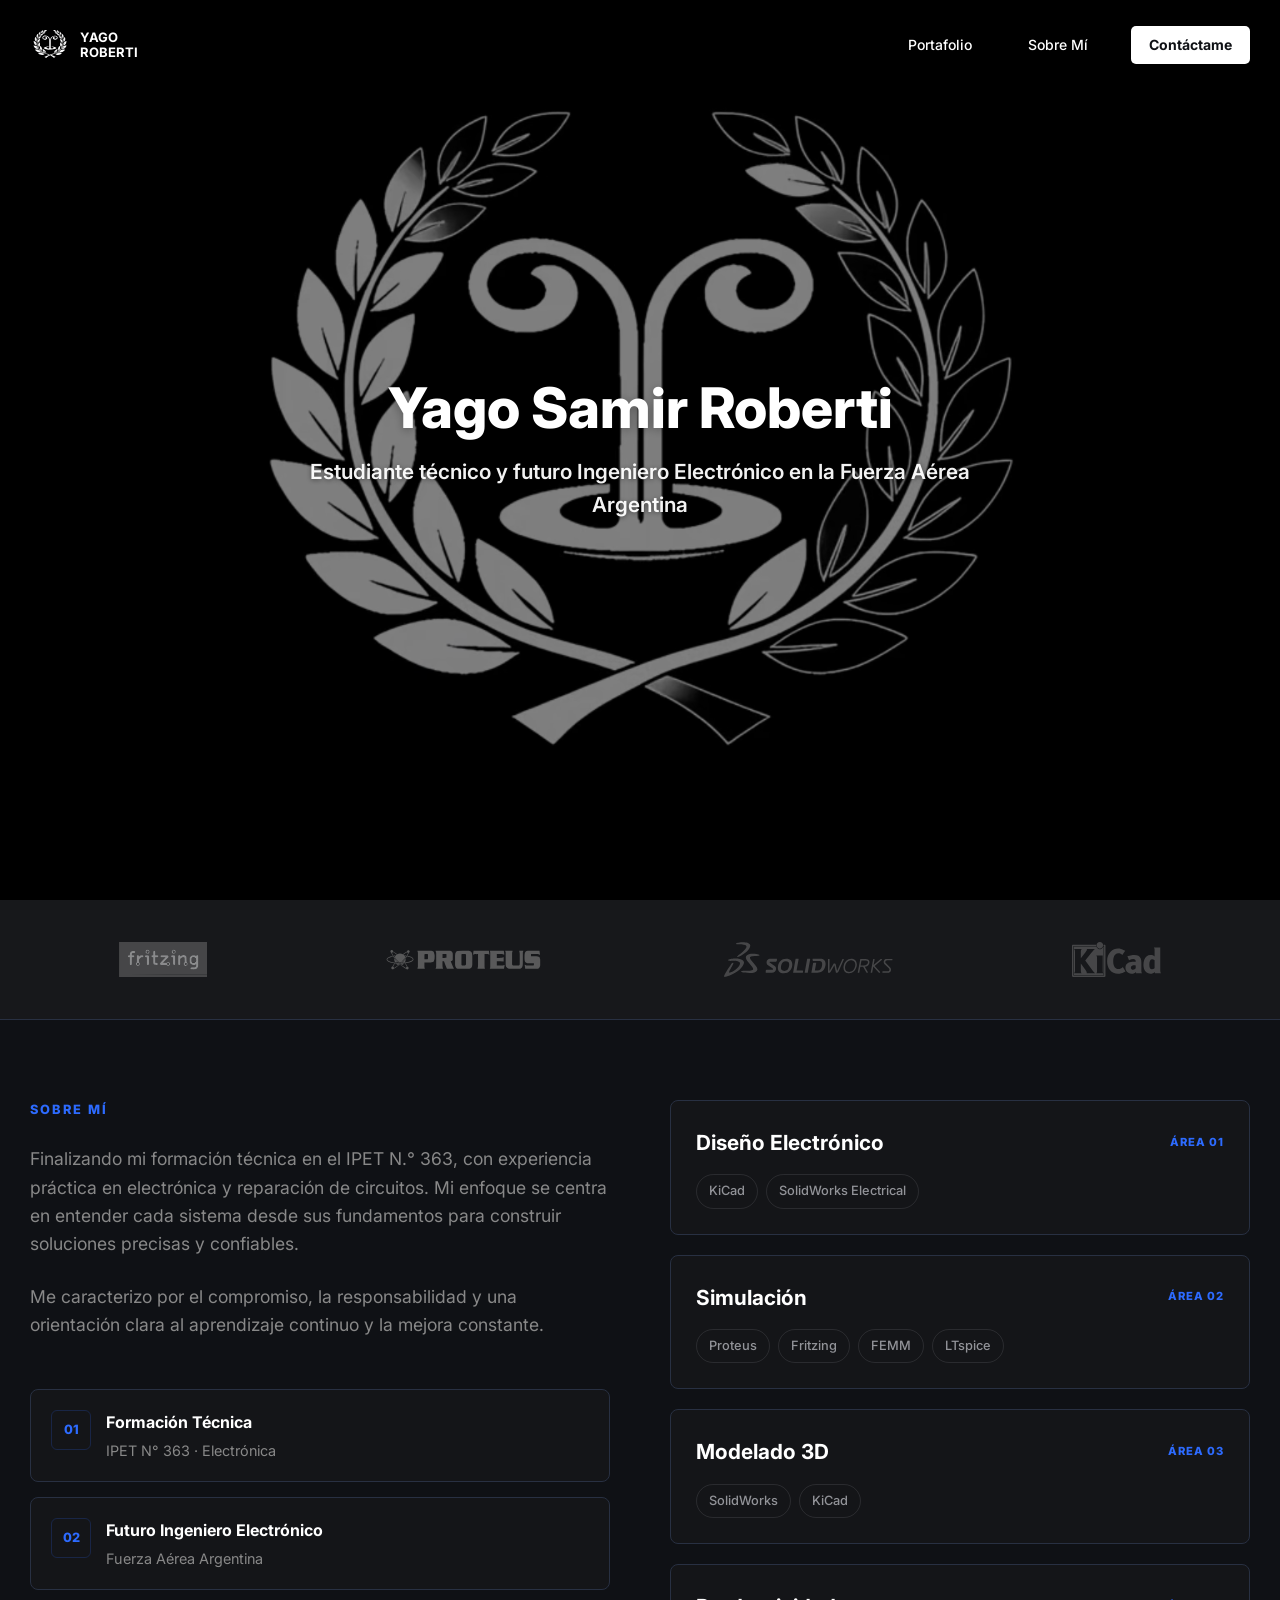
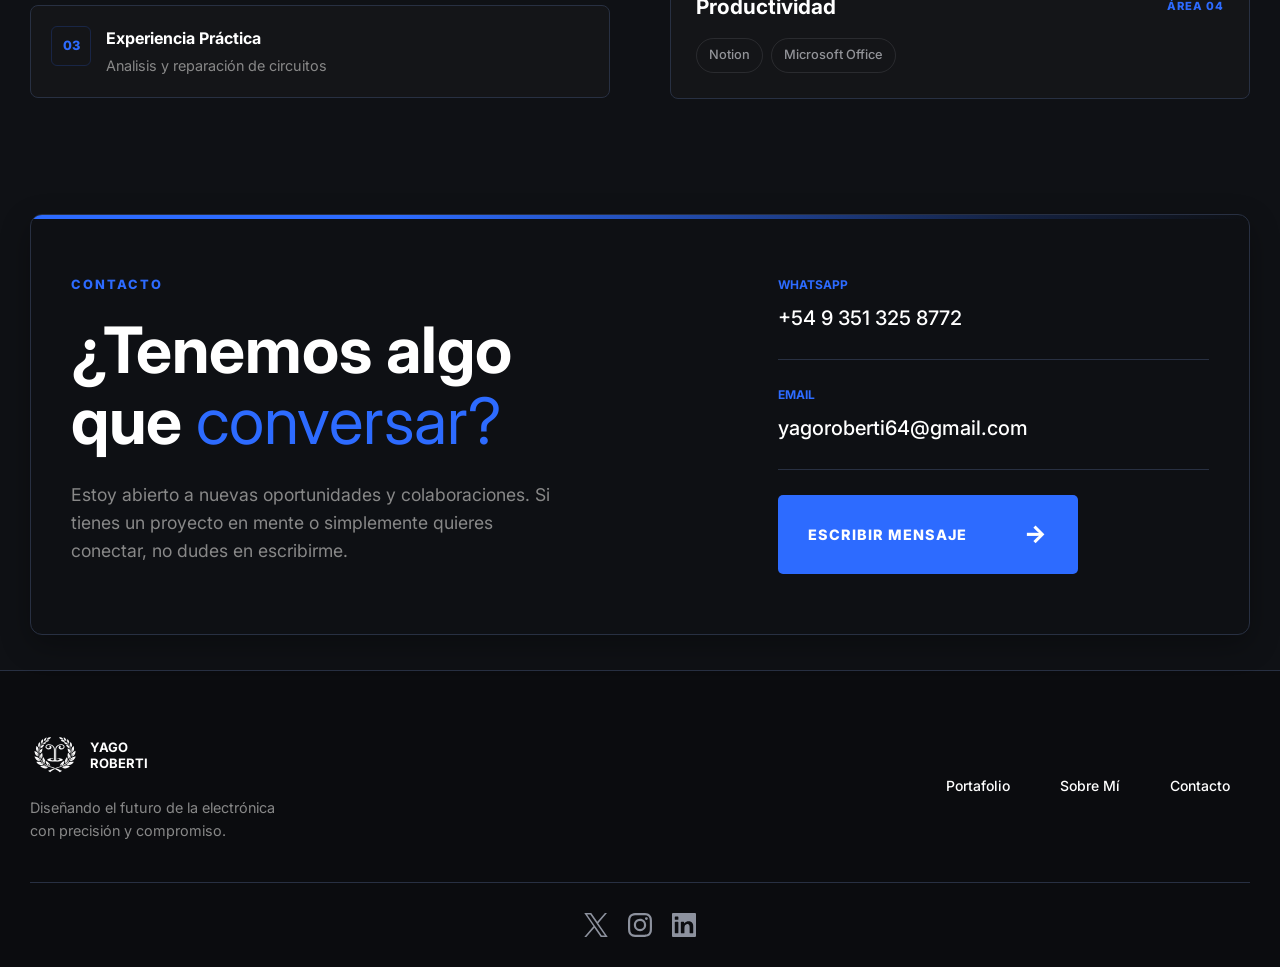
==== index.html @ 152c8025 "1V" ====
<!DOCTYPE html>
<html lang="es-AR">
<head>
    <meta charset="utf-8" />
    <title>Yago Roberti</title>
    <meta content="width=device-width, initial-scale=1" name="viewport" />
    <link rel="preconnect" href="https://fonts.googleapis.com">
    <link rel="preconnect" href="https://fonts.gstatic.com" crossorigin>
    <link href="https://fonts.googleapis.com/css2?family=Inter:wght@300;400;500;600;700;800&display=swap" rel="stylesheet">
    <link href="Diseño de pagina/diseño index.css" rel="stylesheet" type="text/css" />
    <link href="Imagenes/Logos Personales/Upsilon-32x32.png" rel="icon" type="image/x-icon" />
</head>

<body>
<!---------------------------------------------------------------------------
  BARRA DE NAVEGACIÓN PRINCIPAL
---------------------------------------------------------------------------->
<nav class="navegacion" aria-label="Navegación principal">
    <div class="contenedor nav-contenedor">
        <a href="index.html" class="nav-brand">
            <img src="Imagenes/Logos Personales/Upsilon Original.svg" width="40" height="40" alt="Logo Yago Roberti" loading="eager" />
            <div class="logo-texto">YAGO<br />ROBERTI</div>
        </a>
        
        <div class="menu-hamburguesa" id="menu-toggle" aria-label="Abrir menú de navegación">
            <span></span>
            <span></span>
            <span></span>
        </div>

        <div class="nav-menu" id="nav-menu" role="navigation" aria-label="Menú principal">
            <a href="portafolio.html" class="nav-link">Portafolio</a>
            <a href="sobre mi.html" class="nav-link">Sobre Mí</a>
            <a href="contacto.html" class="boton-contacto-destacado">Contáctame</a>

            <div class="menu-socials" aria-label="Redes sociales">
                <a href="https://x.com/FosterCarton692" aria-label="Perfil en X (Twitter)" target="_blank" rel="noopener noreferrer">
                    <img src="Imagenes/Logos de redes sociales/X.svg" width="24" height="24" alt="Icono X" loading="lazy" />
                </a>
                <a href="https://www.instagram.com/yago.roberti/" aria-label="Perfil en Instagram" target="_blank" rel="noopener noreferrer">
                    <img src="Imagenes/Logos de redes sociales/Instagram.svg" width="24" height="24" alt="Icono Instagram" loading="lazy" />
                </a>
                <a href="https://www.linkedin.com/feed/" aria-label="Perfil en LinkedIn" target="_blank" rel="noopener noreferrer">
                    <img src="Imagenes/Logos de redes sociales/linkedin.svg" width="24" height="24" alt="Icono LinkedIn" loading="lazy" />
                </a>
            </div>
        </div>
    </div>
</nav>

<!---------------------------------------------------------------------------
  HERO (VIDEO DE FONDO)  
--------------------------------------------------------------------------->
<header class="seccion-hero">
    <div class="overlay-video"></div>
    <video autoplay loop muted playsinline class="video-fondo">
        <source src="Videos/Logo Animado.webm" type="video/webm">
        <source src="Videos/Logo Animado.mp4" type="video/mp4">
    </video>
    <div class="hero-contenido">
        <h1 class="hero-titulo">Yago Samir Roberti</h1>
        <h3 class="hero-subtitulo">Estudiante técnico y futuro Ingeniero Electrónico en la Fuerza Aérea Argentina</h3>
    </div>
</header>

<!---------------------------------------------------------------------------
  LOGOS DE PROGRAMAS
---------------------------------------------------------------------------> 
<section class="seccion-logos">
    <div class="contenedor grid-logos">
        <img src="Imagenes/Logos de empresas para paginas Web/Fritzing.svg" class="logo-img" width="100" height="35" alt="Logo Fritzing" loading="lazy" />
        <img src="Imagenes/Logos de empresas para paginas Web/Proteus.svg" class="logo-img" width="100" height="100" alt="Logo Proteus" loading="lazy" />
        <img src="Imagenes/Logos de empresas para paginas Web/SolidWorks.svg" class="logo-img" width="100" height="35" alt="Logo SolidWorks" loading="lazy" />
        <img src="Imagenes/Logos de empresas para paginas Web/Kicad.svg" class="logo-img" width="100" height="35" alt="Logo Kicad" loading="lazy" />
    </div>
</section>

<!---------------------------------------------------------------------------
  SECCIÓN SOBRE MÍ (ACTUALIZADA)
---------------------------------------------------------------------------> 
<section class="seccion-sobre-mi" id="sobre">
    <div class="contenedor">
        <div class="sobre-mi-grid">
            <!-- Columna izquierda -->
            <div class="sobre-mi-texto reveal">
                <span class="label-seccion">SOBRE MÍ</span>
                <h2 class="titulo-sobre-mi"></h2>
                <p>Finalizando mi formación técnica en el IPET N.° 363, con experiencia práctica en electrónica y reparación de circuitos. Mi enfoque se centra en entender cada sistema desde sus fundamentos para construir soluciones precisas y confiables.</p>
                <p>Me caracterizo por el compromiso, la responsabilidad y una orientación clara al aprendizaje continuo y la mejora constante.</p>

                <div class="sobre-mi-highlights">
                    <div class="highlight-item">
                        <div class="highlight-icon">01</div>
                        <div>
                            <h4>Formación Técnica</h4>
                            <p>IPET N° 363 · Electrónica</p>
                        </div>
                    </div>
                    <div class="highlight-item">
                        <div class="highlight-icon">02</div>
                        <div>
                            <h4>Futuro Ingeniero Electrónico</h4>
                            <p>Fuerza Aérea Argentina</p>
                        </div>
                    </div>
                    <div class="highlight-item">
                        <div class="highlight-icon">03</div>
                        <div>
                            <h4>Experiencia Práctica</h4>
                            <p>Analisis y reparación de circuitos</p>
                        </div>
                    </div>
                </div>
            </div>
            

            <!-- Columna derecha -->
            <div class="sobre-mi-habilidades reveal">
                <div class="habilidad-block">
                    <div class="habilidad-header">
                        <h3>Diseño Electrónico</h3>
                        <span class="habilidad-numero">ÁREA 01</span>
                    </div>
                    <div class="habilidad-tags">
                        <span class="habilidad-tag">KiCad</span>
                        <span class="habilidad-tag">SolidWorks Electrical</span>
                    </div>
                </div>
                <div class="habilidad-block">
                    <div class="habilidad-header">
                        <h3>Simulación</h3>
                        <span class="habilidad-numero">ÁREA 02</span>
                    </div>
                    <div class="habilidad-tags">
                        <span class="habilidad-tag">Proteus</span>
                        <span class="habilidad-tag">Fritzing</span>
                        <span class="habilidad-tag">FEMM</span>
                        <span class="habilidad-tag">LTspice</span>
                    </div>
                </div>
                <div class="habilidad-block">
                    <div class="habilidad-header">
                        <h3>Modelado 3D</h3>
                        <span class="habilidad-numero">ÁREA 03</span>
                    </div>
                    <div class="habilidad-tags">
                        <span class="habilidad-tag">SolidWorks</span>
                        <span class="habilidad-tag">KiCad</span>
                    </div>
                </div>
                <div class="habilidad-block">
                    <div class="habilidad-header">
                        <h3>Productividad</h3>
                        <span class="habilidad-numero">ÁREA 04</span>
                    </div>
                    <div class="habilidad-tags">
                        <span class="habilidad-tag">Notion</span>
                        <span class="habilidad-tag">Microsoft Office</span>
                    </div>
                </div>
            </div>
        </div>
    </div>
</section>

<!---------------------------------------------------------------------------
  CONTACTO
---------------------------------------------------------------------------> 
<section class="seccion-contacto-index" id="contacto">
    <div class="contenedor">
        <div class="marco-diseno-contacto" id="contacto-cuadro">
            <div class="grid-contacto-diseno">
                
                <div class="col-texto">
                    <span class="label-seccion">CONTACTO</span>
                    <h2 class="titulo-contacto-index">¿Tenemos algo<br>que <span class="resalte-azul">conversar?</span></h2>
                    <p class="parrafo-contacto">
                        Estoy abierto a nuevas oportunidades y colaboraciones. Si tienes un proyecto en mente o simplemente quieres conectar, no dudes en escribirme.
                    </p>
                </div>

                <div class="col-info">
                    <a href="https://wa.me/5493513258772" class="bloque-dato enlace-contacto" id="whatsapp-bloque">
                        <span class="dato-etiqueta">WHATSAPP</span>
                        <span class="dato-contenido">+54 9 351 325 8772</span>
                    </a>
                    
                    <a href="mailto:yagoroberti64@gmail.com" class="bloque-dato enlace-contacto" id="email-bloque">
                        <span class="dato-etiqueta">EMAIL</span>
                        <span class="dato-contenido">yagoroberti64@gmail.com</span>
                    </a>

                    <div class="area-boton">
                        <a href="contacto.html" class="boton-index-premium">
                            <span class="texto-btn">ESCRIBIR MENSAJE</span>
                            <span class="flecha-btn">→</span>
                        </a>
                    </div>
                </div>

            </div>
        </div>
    </div>
</section>

<!---------------------------------------------------------------------------
  PIE DE PÁGINA - FOOTER 
---------------------------------------------------------------------------->
<footer class="pie-pagina" aria-label="Pie de página">
    <div class="contenedor">
        <div class="footer-top">
            <div class="footer-info">
                <div class="nav-brand">
                    <img src="Imagenes/Logos Personales/Upsilon Original.svg" width="50" height="50" alt="Logo Yago Roberti" loading="lazy" />
                    <div class="logo-texto">YAGO<br />ROBERTI</div>
                </div>
                <div class="eslogan">
                    Diseñando el futuro de la electrónica con precisión y compromiso.
                </div>
            </div>

            <nav class="footer-nav" aria-label="Enlaces de pie de página">
                <a href="portafolio.html" class="link-pie">Portafolio</a>
                <a href="sobre mi.html" class="link-pie">Sobre Mí</a>
                <a href="contacto.html" class="link-pie">Contacto</a>
            </nav>
        </div>

        <div class="footer-divider" aria-hidden="true"></div>

        <div class="footer-bottom">
            <a href="https://x.com/FosterCarton692" aria-label="Perfil en X (Twitter)" target="_blank" rel="noopener noreferrer">
                <img src="Imagenes/Logos de redes sociales/X.svg" class="icono-red" width="24" height="24" alt="Icono X" loading="lazy" />
            </a>
            <a href="https://www.instagram.com/yago.roberti/" aria-label="Perfil en Instagram" target="_blank" rel="noopener noreferrer">
                <img src="Imagenes/Logos de redes sociales/Instagram.svg" class="icono-red" width="24" height="24" alt="Icono Instagram" loading="lazy" />
            </a>
            <a href="https://www.linkedin.com/feed/" aria-label="Perfil en LinkedIn" target="_blank" rel="noopener noreferrer">
                <img src="Imagenes/Logos de redes sociales/linkedin.svg" class="icono-red" width="24" height="24" alt="Icono LinkedIn" loading="lazy" />
            </a>
        </div>
    </div>
</footer>

<!------------------------
  SCRIPT 
-------------------------->
<script>
    // 1. Manejo del menú hamburguesa
    const menuToggle = document.getElementById('menu-toggle');
    const navMenu = document.getElementById('nav-menu');
    if(menuToggle) {
        menuToggle.addEventListener('click', () => {
            navMenu.classList.toggle('activo');
            menuToggle.classList.toggle('abierto');
            document.body.classList.toggle('no-scroll');
        });
    }

    // 2. Animaciones de revelado para la sección "Sobre Mí"
    const reveals = document.querySelectorAll('.reveal');
    
    if (reveals.length > 0) {
        const revealObserver = new IntersectionObserver((entries) => {
            entries.forEach(entry => {
                if (entry.isIntersecting) {
                    entry.target.classList.add('visible');
                }
            });
        }, { 
            threshold: 0.1,
            rootMargin: '0px 0px -50px 0px'
        });
        
        reveals.forEach(el => revealObserver.observe(el));
    }

    // 3. Interactividad para elementos de la sección "Sobre Mí"
    document.querySelectorAll('.habilidad-block').forEach(block => {
        block.addEventListener('click', function() {
            this.style.transform = 'translateY(-5px) scale(1.02)';
            setTimeout(() => {
                this.style.transform = 'translateY(-5px)';
            }, 150);
        });
    });

    // 4. Efecto hover mejorado para highlights
    document.querySelectorAll('.highlight-item').forEach(item => {
        item.addEventListener('mouseenter', function() {
            const icon = this.querySelector('.highlight-icon');
            icon.style.backgroundColor = 'rgba(45, 107, 255, 0.1)';
            icon.style.borderColor = 'var(--color-boton)';
        });
        
        item.addEventListener('mouseleave', function() {
            const icon = this.querySelector('.highlight-icon');
            icon.style.backgroundColor = '';
            icon.style.borderColor = 'rgba(45, 107, 255, 0.2)';
        });
    });

    // 5. Scroll suave para enlaces internos
    document.querySelectorAll('a[href^="#"]').forEach(anchor => {
        anchor.addEventListener('click', function (e) {
            const targetId = this.getAttribute('href');
            
            if (targetId === '#') return;
            
            const target = document.querySelector(targetId);
            if (target) {
                e.preventDefault();
                window.scrollTo({
                    top: target.offsetTop - 80,
                    behavior: 'smooth'
                });
                
                // Cerrar menú móvil si está abierto
                if (navMenu.classList.contains('activo')) {
                    navMenu.classList.remove('activo');
                    menuToggle.classList.remove('abierto');
                    document.body.classList.remove('no-scroll');
                }
            }
        });
    });

    // 6. Animación de la línea azul con scroll
    const contactoCuadro = document.getElementById('contacto-cuadro');
    if (contactoCuadro) {
        const observer = new IntersectionObserver((entries) => {
            entries.forEach(entry => {
                if (entry.isIntersecting) {
                    contactoCuadro.classList.add('linea-activa');
                    observer.unobserve(contactoCuadro);
                }
            });
        }, { threshold: 0.3 });
        
        observer.observe(contactoCuadro);
    }

    // 7. Prevenir comportamiento por defecto de enlaces internos en la misma página
    document.querySelectorAll('a[href="#sobre"], a[href="#contacto"]').forEach(link => {
        link.addEventListener('click', function(e) {
            // El scroll suave ya se maneja arriba
        });
    });
</script>
</body>
</html>
---- Diseño de pagina/diseño index.css ----
/* =================================================================
   CONFIGURACIÓN BASE
   ================================================================= */
:root { 
    --fuente-principal: 'Inter';
    --color-negro: #0f1115;
    --color-blanco: #fff;
    --color-logos: #464748;
    --color-gris-claro: #e6e8ef;
    --color-boton: #2d6bff;
    --ancho-maximo: 1260px;
    --transicion: all 0.3s cubic-bezier(0.4, 0, 0.2, 1);
}

* { box-sizing: border-box; margin: 0; padding: 0; } 

body {
    margin: 0;
    font-family: var(--fuente-principal);
    background-color: var(--color-negro);
    color: var(--color-gris-claro);
    line-height: 1.6;
    font-size: 14px;
    overflow-x: hidden;
}

img { max-width: 100%; display: block; border: 0; height: auto;}
a { text-decoration: none; color: inherit; transition: var(--transicion); }

.contenedor {
    width: 100%;
    max-width: var(--ancho-maximo);
    margin: 0 auto;
    padding: 0 20px;
}

/* =================================================================
   BARRA DE NAVEGACIÓN
   ================================================================= */
.navegacion {
    position: absolute;
    width: 100%;
    z-index: 1000;
    padding: 25px 0;
    background: transparent;
}

.nav-contenedor {
    display: flex;
    justify-content: space-between;
    align-items: center;
}

.nav-brand {
    display: flex;
    align-items: center;
    gap: 10px;
    z-index: 2000;
}

.logo-texto {
    color: var(--color-blanco);
    font-weight: 700;
    line-height: 1.2;
    text-transform: uppercase;
    font-size: 13px;
}

.nav-menu {
    display: flex;
    align-items: center;
    gap: 30px;
}

.nav-link {
    color: var(--color-blanco);
    font-weight: 500;
    padding: 8px 12px;
    border: 1px solid transparent;
    border-radius: 5px;
    font-size: 14px;
}

.nav-link:hover {
    border-color: #fff;
    background-color: rgba(255,255,255,.1);
}

.boton-contacto-destacado {
    background-color: var(--color-blanco);
    color: var(--color-negro);
    padding: 8px 18px;
    border-radius: 5px;
    font-weight: 700;
    font-size: 14px;
}

.boton-contacto-destacado:hover {
    background-color: var(--color-gris-claro);
    transform: translateY(-2px);
}

.menu-socials { display: none; }

/* =================================================================
   MENÚ HAMBURGUESA
   ================================================================= */
.menu-hamburguesa {
    display: none;
    flex-direction: column;
    gap: 5px;
    cursor: pointer;
    z-index: 3000;
    padding: 5px;
    background: none;
    border: none;
    outline: none;
    box-shadow: none;
    -webkit-appearance: none;
    -moz-appearance: none;
    appearance: none;
}

.menu-hamburguesa span {
    display: block;
    width: 25px;
    height: 2px;
    background-color: var(--color-blanco);
    transition: var(--transicion);
}

.menu-hamburguesa.abierto span:nth-child(1) { transform: rotate(45deg) translate(5px, 5px); }
.menu-hamburguesa.abierto span:nth-child(2) { opacity: 0; }
.menu-hamburguesa.abierto span:nth-child(3) { transform: rotate(-45deg) translate(5px, -5px); }

/* =================================================================
   HERO (VIDEO)
   ================================================================= */
.seccion-hero {
    position: relative;
    height: 100vh;
    display: flex;
    align-items: center;
    justify-content: center;
    overflow: hidden;
    text-align: center;
    color: var(--color-blanco);
}

.video-fondo {
    position: absolute;
    top: 0; left: 0;
    width: 100%; height: 100%;
    object-fit: cover;
    z-index: 0;
}

.overlay-video {
    position: absolute;
    top: 0; left: 0;
    width: 100%; height: 100%;
    background: rgba(0, 0, 0, .5);
    z-index: 1;
}

.hero-contenido {
    position: relative;
    z-index: 2;
    max-width: 800px;
    padding: 20px;
}

.hero-titulo {
    font-size: 3.5rem;
    font-weight: 800;
    margin-bottom: 15px;
    line-height: 1.1;
    text-shadow: 0 2px 10px rgba(0,0,0,.3);
}

.hero-subtitulo {
    font-size: 1.3rem;
    font-weight: 600;
    opacity: .95;
    text-shadow: 0 1px 5px rgba(0,0,0,.5);
}

/* =================================================================
   LOGOS
   ================================================================= */
.seccion-logos {
    padding: 10px 0;
    background-color: #17181b;
    border-bottom: 1px solid #283042;
    height: 120px;
    display: flex;
    align-items: center;
}

.grid-logos {
    display: flex;
    justify-content: space-around;
    align-items: center;
    width: 100%;
}

.logo-img {
    height: 35px;
    width: auto;
    filter: grayscale(100%);
    opacity: .5;
    transition: all .4s ease;
}

.logo-img[src*="Proteus"] { height: 100px; opacity: .7; }

.logo-img:hover { filter: grayscale(0%); opacity: 1; transform: scale(1.1); cursor: pointer; }
.logo-img[src*="Proteus"]:hover { height: 100px; transform: scale(1.05); }

/* =================================================================
   SECCIÓN SOBRE MÍ (ACTUALIZADA)
   ================================================================= */
.seccion-sobre-mi {
    padding: 80px 0;
    background-color: var(--color-negro);
    position: relative;
}

.sobre-mi-grid {
    display: grid;
    grid-template-columns: 1fr 1fr;
    gap: 60px;
    align-items: start;
}

.sobre-mi-texto .label-seccion {
    font-size: 0.8rem;
    font-weight: 800;
    letter-spacing: 2px;
    color: var(--color-boton);
    margin-bottom: 20px;
    display: block;
    text-transform: uppercase;
}

.titulo-sobre-mi {
    font-size: 2.8rem;
    font-weight: 800;
    line-height: 1.1;
    color: var(--color-blanco);
    margin-bottom: 25px;
}

.sobre-mi-texto p {
    color: #888;
    font-size: 1.1rem;
    line-height: 1.6;
    margin-bottom: 25px;
    max-width: 600px;
}

.sobre-mi-highlights {
    margin-top: 50px;
    display: flex;
    flex-direction: column;
    gap: 15px;
}

.highlight-item {
    display: flex;
    align-items: flex-start;
    gap: 15px;
    padding: 20px;
    background-color: rgba(23, 24, 27, 0.7);
    border: 1px solid #283042;
    border-radius: 8px;
    transition: var(--transicion);
    cursor: pointer;
    position: relative;
}

.highlight-item::before {
    content: '';
    position: absolute;
    left: 0;
    top: 0;
    width: 3px;
    height: 0;
    background: var(--color-boton);
    transition: height 0.3s cubic-bezier(0.4, 0, 0.2, 1);
}

.highlight-item:hover {
    border-color: var(--color-boton);
    transform: translateX(5px);
    background-color: rgba(23, 24, 27, 0.9);
}

.highlight-item:hover::before {
    height: 100%;
}

.highlight-icon {
    width: 40px;
    height: 40px;
    flex-shrink: 0;
    display: flex;
    align-items: center;
    justify-content: center;
    border: 1px solid rgba(45, 107, 255, 0.2);
    border-radius: 6px;
    font-size: 0.8rem;
    font-weight: 800;
    color: var(--color-boton);
    transition: var(--transicion);
}

.highlight-item:hover .highlight-icon {
    border-color: var(--color-boton);
    background-color: rgba(45, 107, 255, 0.1);
}

.highlight-item h4 {
    font-size: 1rem;
    font-weight: 700;
    color: var(--color-blanco);
    margin-bottom: 5px;
    transition: var(--transicion);
}

.highlight-item:hover h4 {
    color: var(--color-boton);
}

.highlight-item p {
    font-size: 0.9rem;
    color: #888;
    margin: 0;
    line-height: 1.4;
}

.sobre-mi-habilidades {
    display: flex;
    flex-direction: column;
    gap: 20px;
}

.habilidad-block {
    background-color: rgba(23, 24, 27, 0.7);
    border: 1px solid #283042;
    border-radius: 8px;
    padding: 25px;
    position: relative;
    transition: var(--transicion);
    cursor: pointer;
    overflow: hidden;
}

.habilidad-block::after {
    content: '';
    position: absolute;
    bottom: 0;
    left: 0;
    right: 0;
    height: 2px;
    background: var(--color-boton);
    transform: scaleX(0);
    transform-origin: left;
    transition: transform 0.4s cubic-bezier(0.4, 0, 0.2, 1);
}

.habilidad-block:hover {
    border-color: var(--color-boton);
    transform: translateY(-5px);
    background-color: rgba(23, 24, 27, 0.9);
}

.habilidad-block:hover::after {
    transform: scaleX(1);
}

.habilidad-header {
    display: flex;
    justify-content: space-between;
    align-items: center;
    margin-bottom: 15px;
}

.habilidad-block h3 {
    font-size: 1.3rem;
    font-weight: 700;
    color: var(--color-blanco);
    transition: var(--transicion);
}

.habilidad-block:hover h3 {
    color: var(--color-boton);
}

.habilidad-numero {
    font-size: 0.7rem;
    font-weight: 800;
    color: var(--color-boton);
    letter-spacing: 1px;
    transition: transform 0.3s cubic-bezier(0.4, 0, 0.2, 1);
}

.habilidad-block:hover .habilidad-numero {
    transform: scale(1.1);
}

.habilidad-tags {
    display: flex;
    flex-wrap: wrap;
    gap: 8px;
}

.habilidad-tag {
    font-size: 0.8rem;
    font-weight: 500;
    color: rgba(230, 232, 239, 0.6);
    border: 1px solid rgba(230, 232, 239, 0.1);
    padding: 6px 12px;
    border-radius: 20px;
    transition: var(--transicion);
}

.habilidad-tag:hover {
    border-color: var(--color-boton);
    color: var(--color-boton);
    background-color: rgba(45, 107, 255, 0.05);
}

.reveal {
    opacity: 0;
    transform: translateY(30px);
    transition: opacity 0.8s cubic-bezier(0.4, 0, 0.2, 1), 
                transform 0.8s cubic-bezier(0.4, 0, 0.2, 1);
}

.reveal.visible {
    opacity: 1;
    transform: translateY(0);
}

.habilidad-block:nth-child(1) { transition-delay: 0.1s; }
.habilidad-block:nth-child(2) { transition-delay: 0.2s; }
.habilidad-block:nth-child(3) { transition-delay: 0.3s; }
.habilidad-block:nth-child(4) { transition-delay: 0.4s; }

.highlight-item:nth-child(1) { transition-delay: 0.1s; }
.highlight-item:nth-child(2) { transition-delay: 0.2s; }
.highlight-item:nth-child(3) { transition-delay: 0.3s; }

/* =================================================================
   SECCIÓN CONTACTO
   ================================================================= */
.seccion-contacto-index {
    padding: 35px 0;
    background-color: var(--color-negro);
}

.marco-diseno-contacto {
    position: relative;
    border: 1px solid #283042;
    border-radius: 12px;
    padding: 60px 40px;
    background-color: rgba(15, 17, 21, 0.7);
    box-shadow: 0 10px 30px rgba(0, 0, 0, 0.3);
    overflow: hidden;
}

.marco-diseno-contacto::before {
    content: '';
    position: absolute;
    top: 0;
    left: 0;
    width: 100%;
    height: 4px;
    background: linear-gradient(
        90deg,
        var(--color-boton) 0%,
        var(--color-boton) 30%,
        rgba(45, 107, 255, 0.7) 50%,
        rgba(45, 107, 255, 0.2) 80%,
        transparent 100%
    );
    transform: translateX(-100%);
    transition: transform 1.8s cubic-bezier(0.16, 1, 0.3, 1);
    z-index: 5;
}

.marco-diseno-contacto.linea-activa::before {
    transform: translateX(0%);
}

.grid-contacto-diseno {
    display: grid;
    grid-template-columns: 1.2fr 0.8fr;
    gap: 60px;
    align-items: start;
}

.label-seccion {
    font-size: 0.8rem;
    font-weight: 800;
    letter-spacing: 2px;
    color: var(--color-boton);
    margin-bottom: 20px;
    display: block;
}

.titulo-contacto-index {
    font-size: 4rem;
    font-weight: 700;
    line-height: 1.1;
    color: var(--color-blanco);
    margin-bottom: 25px;
}

.resalte-azul {
    color: var(--color-boton);
    font-weight: 400;
}

.parrafo-contacto {
    color: #888;
    font-size: 1.1rem;
    max-width: 500px;
    line-height: 1.6;
}

.bloque-dato {
    border-bottom: 1px solid #283042;
    padding-bottom: 25px;
    margin-bottom: 25px;
    position: relative;
    padding-left: 0;
    cursor: pointer;
    transition: all 0.4s cubic-bezier(0.175, 0.885, 0.32, 1.275);
}

.bloque-dato:hover {
    transform: translateX(10px);
    padding-left: 10px;
}

.bloque-dato:hover .dato-contenido {
    color: var(--color-boton);
}

.dato-etiqueta {
    font-size: 0.75rem;
    font-weight: 700;
    color: var(--color-boton);
    display: block;
    margin-bottom: 8px;
    transition: transform 0.4s ease;
}

.bloque-dato:hover .dato-etiqueta {
    transform: translateX(5px);
}

.dato-contenido {
    font-size: 1.25rem;
    font-weight: 500;
    color: var(--color-blanco);
    transition: color 0.4s ease;
}

.boton-index-premium {
    display: inline-flex;
    align-items: center;
    justify-content: space-between;
    background-color: var(--color-boton);
    color: var(--color-blanco);
    padding: 20px 30px;
    width: 100%;
    max-width: 300px;
    font-weight: 800;
    font-size: 0.9rem;
    letter-spacing: 1px;
    position: relative;
    overflow: hidden;
    transition: all 0.4s cubic-bezier(0.25, 1, 0.5, 1);
    border-radius: 5px;
}

.boton-index-premium::before {
    content: '';
    position: absolute;
    top: 0;
    left: -100%;
    width: 100%;
    height: 100%;
    background: linear-gradient(90deg, transparent, rgba(255,255,255,0.2), transparent);
    transition: left 0.6s;
}

.boton-index-premium:hover {
    background-color: var(--color-blanco);
    color: var(--color-boton);
    transform: translateY(-5px);
    box-shadow: 0 10px 20px rgba(0, 0, 0, 0.3);
}

.boton-index-premium:hover::before {
    left: 100%;
}

.flecha-btn {
    font-size: 1.5rem;
    transition: transform 0.4s ease;
}

.boton-index-premium:hover .flecha-btn {
    transform: translateX(8px);
}

.enlace-contacto {
    display: block;
    text-decoration: none;
    color: inherit;
    border-bottom: 1px solid #283042;
    padding-bottom: 25px;
    margin-bottom: 25px;
    position: relative;
    padding-left: 0;
    cursor: pointer;
    transition: all 0.4s cubic-bezier(0.175, 0.885, 0.32, 1.275);
}

.enlace-contacto:hover {
    transform: translateX(10px);
    padding-left: 10px;
}

.enlace-contacto:hover .dato-contenido {
    color: var(--color-boton);
}

.enlace-contacto .dato-etiqueta {
    font-size: 0.75rem;
    font-weight: 700;
    color: var(--color-boton);
    display: block;
    margin-bottom: 8px;
    transition: transform 0.4s ease;
}

.enlace-contacto:hover .dato-etiqueta {
    transform: translateX(5px);
}

.enlace-contacto .dato-contenido {
    font-size: 1.25rem;
    font-weight: 500;
    color: var(--color-blanco);
    transition: color 0.4s ease;
}

/* =================================================================
   PIE DE PAGINA
   ================================================================= */
.pie-pagina {
    background-color: #0b0c0f;
    padding: 60px 0 30px 0;
    border-top: 1px solid #283042;
}

.footer-top { display: flex; justify-content: space-between; align-items: center; padding-bottom: 40px; }
.footer-info { display: flex; flex-direction: column; gap: 15px; }

.eslogan { color: #888; font-size: .9rem; max-width: 250px; }

.footer-nav { display: flex; gap: 50px; padding-right: 20px; }

.link-pie {
    color: #fff;
    font-weight: 500;
    position: relative;
}

.link-pie::after { 
    content: ''; position: absolute; width: 100%; height: 1px;
    bottom: -2px; left: 0; background: #fff;
    transform: scaleX(0); transition: transform .3s;
}

.link-pie:hover::after { transform: scaleX(1); }

.footer-divider {
    height: 1px;
    background-color: #283042;
    width: 100%;
    margin-bottom: 30px;
}

.footer-bottom { display: flex; justify-content: center; gap: 20px; }
.icono-red { width: 24px; height: 24px; opacity: .8; transition: .3s; }

/* =================================================================
   SCROLLBAR
   ================================================================= */
::-webkit-scrollbar { width: 12px; }
::-webkit-scrollbar-track {
    background: #0F1115;
    border-left: 1px solid rgba(230, 232, 239, 0.04);
}

::-webkit-scrollbar-thumb {
    background: linear-gradient(
        to bottom,
        transparent 0%,
        rgba(45, 107, 255, 0.08) 5%,
        #17181B 5%,
        #17181B 95%,
        rgba(45, 107, 255, 0.08) 95%,
        transparent 100%
    );
    border: 3px solid #0F1115;
    border-radius: 0;
    box-shadow: inset 0 0 0 1px rgba(45, 107, 255, 0.12);
    transition: all 0.3s cubic-bezier(0.4, 0, 0.2, 1);
}

::-webkit-scrollbar-thumb:hover {
    background: linear-gradient(
        to bottom,
        transparent 0%,
        rgba(45, 107, 255, 0.2) 3%,
        rgba(23, 24, 27, 0.95) 3%,
        rgba(23, 24, 27, 0.95) 97%,
        rgba(45, 107, 255, 0.2) 97%,
        transparent 100%
    );
    box-shadow:
        inset 0 0 0 1px rgba(45, 107, 255, 0.35),
        0 0 6px rgba(45, 107, 255, 0.15);
}

::-webkit-scrollbar-thumb:active {
    background: linear-gradient(
        to bottom,
        transparent 0%,
        rgba(45, 107, 255, 0.35) 2%,
        rgba(23, 24, 27, 0.98) 2%,
        rgba(23, 24, 27, 0.98) 98%,
        rgba(45, 107, 255, 0.35) 98%,
        transparent 100%
    );
    box-shadow:
        inset 0 0 0 1px rgba(45, 107, 255, 0.5),
        0 0 10px rgba(45, 107, 255, 0.25);
}

* {
    scrollbar-width: thin;
    scrollbar-color: #17181B #0F1115;
}

/* =================================================================
   RESPONSIVE 
   ================================================================= */
body.no-scroll {
    overflow: hidden;
    height: 100vh;
}

@media (max-width: 992px) {
    .menu-hamburguesa { display: flex; }
    
    .nav-menu {
        position: fixed; 
        top: 0; 
        right: -100%; 
        width: 100%; 
        height: 100vh;
        background-color: #0f1115;
        display: flex;
        flex-direction: column; 
        justify-content: center; 
        align-items: center;     
        transition: .4s ease; 
        padding: 40px; 
        z-index: 2500;
        overflow: hidden; 
    }
    
    .nav-menu.activo { right: 0; }
    
    .nav-link { 
        font-size: 1.5rem; 
        margin-bottom: 25px; 
        border: none; 
        text-align: center;
    }
    
    .boton-contacto-destacado { 
        width: 100%; 
        max-width: 250px; 
        text-align: center; 
        padding: 15px; 
        font-size: 1.2rem; 
        margin-top: 10px;
    }
    
    .menu-socials {
        display: flex;
        gap: 30px; 
        margin-top: 30px; 
        justify-content: center;
        width: 100%;
    }
    
    .menu-socials img {
        width: 24px; 
        opacity: .8;
        transition: .3s;
    }
    
    .menu-socials img:hover { opacity: 1; transform: scale(1.1); }
    
    .seccion-hero { height: 100dvh; min-height: auto; }
    .hero-titulo { font-size: 2rem; padding: 0 15px; }
    .hero-subtitulo { font-size: 1rem; padding: 0 15px; }
    
    .video-fondo {
        object-fit: contain;
        background-color: #000;
    }
    
    .seccion-logos { 
        height: auto; 
        padding: 0 0 30px 0; 
    }
    
    .grid-logos {
        display: grid;
        grid-template-columns: 1fr 1fr;
        gap: 30px;
        justify-items: center;
        align-items: center;
    }
    
    .sobre-mi-grid {
        grid-template-columns: 1fr;
        gap: 40px;
    }
    
    .titulo-sobre-mi {
        font-size: 2.2rem;
    }
    
    .habilidad-block {
        padding: 20px;
    }
    
    /* MEJORA: Tags de habilidad centrados y alineados en tablet */
    .habilidad-tags {
        justify-content: center;
        display: flex;
        flex-wrap: wrap;
        gap: 10px;
    }
    
    .habilidad-tag {
        flex: 0 0 auto;
        min-width: 140px;
        text-align: center;
        margin: 5px;
    }

    /* =====================================================
       AJUSTE: Disposición de bloques de habilidades en tablet
       - Número par: dos columnas equilibradas
       - Número impar (3): dos arriba, uno centrado abajo
       ===================================================== */
    .sobre-mi-habilidades {
        display: grid;
        grid-template-columns: 1fr 1fr;
        gap: 20px;
    }

    /* Cuando hay exactamente 3 habilidades, centrar la tercera */
    .sobre-mi-habilidades .habilidad-block:nth-child(3):last-child {
        grid-column: 1 / -1;   /* Ocupa ambas columnas */
        justify-self: center;
        width: 100%;
        max-width: 400px;      /* Ancho controlado para no estirar */
    }
    
    .grid-contacto-diseno {
        grid-template-columns: 1fr;
        gap: 40px;
    }
    
    .titulo-contacto-index {
        font-size: 2.8rem;
    }
    
    .marco-diseno-contacto {
        padding: 40px 20px;
    }
    
    .footer-top, .footer-nav, .footer-info .nav-brand {
        flex-direction: column; text-align: center; gap: 30px; width: 100%; align-items: center; padding-right: 0;
    }
    
    .footer-info .nav-brand {
        justify-content: center; margin: 0 auto;
    }
    
    .eslogan { margin: 0 auto; text-align: center; }
}

@media (max-width: 768px) {
    .seccion-sobre-mi {
        padding: 60px 0;
    }
    
    .titulo-sobre-mi {
        font-size: 1.8rem;
    }
    
    .highlight-item {
        padding: 15px;
    }
    
    .habilidad-block {
        padding: 15px;
    }

    /* Bloques de habilidades en una sola columna para tablets pequeñas */
    .sobre-mi-habilidades {
        grid-template-columns: 1fr;
    }
    
    /* MEJORA: Tags de habilidad en grid adaptable, más compactos */
    .habilidad-tags {
        display: grid;
        grid-template-columns: repeat(auto-fill, minmax(140px, 1fr));
        gap: 8px;
        justify-items: center;
    }
    
    .habilidad-tag {
        margin: 0;
        width: 100%;
        text-align: center;
        padding: 8px 12px;
        font-size: 0.85rem;
    }

    /* Ajuste para el bloque centrado en pantallas medianas */
    .sobre-mi-habilidades .habilidad-block:nth-child(3):last-child {
        max-width: 100%;
    }
}

@media (max-width: 480px) {
    /* MEJORA: Ajustes específicos para pantallas muy pequeñas */
    .habilidad-tags {
        grid-template-columns: repeat(2, 1fr);
        gap: 6px;
    }
    
    .habilidad-tag {
        font-size: 0.75rem;
        padding: 6px 8px;
    }
    
    /* Caso especial para áreas con 3 tags (como el área 2) */
    .habilidad-block:nth-child(2) .habilidad-tags {
        grid-template-columns: repeat(2, 1fr);
    }
    
    .habilidad-block:nth-child(2) .habilidad-tag:nth-child(3) {
        grid-column: span 2;
        max-width: 180px;
        margin: 0 auto;
    }
    
    /* Asegurar que el tercer tag esté centrado cuando ocupa ambas columnas */
    .habilidad-block:nth-child(2) .habilidad-tag:last-child {
        justify-self: center;
    }

    /* Asegurar que el tercer bloque ocupe todo el ancho en móvil */
    .sobre-mi-habilidades .habilidad-block:nth-child(3):last-child {
        max-width: 100%;
    }
}
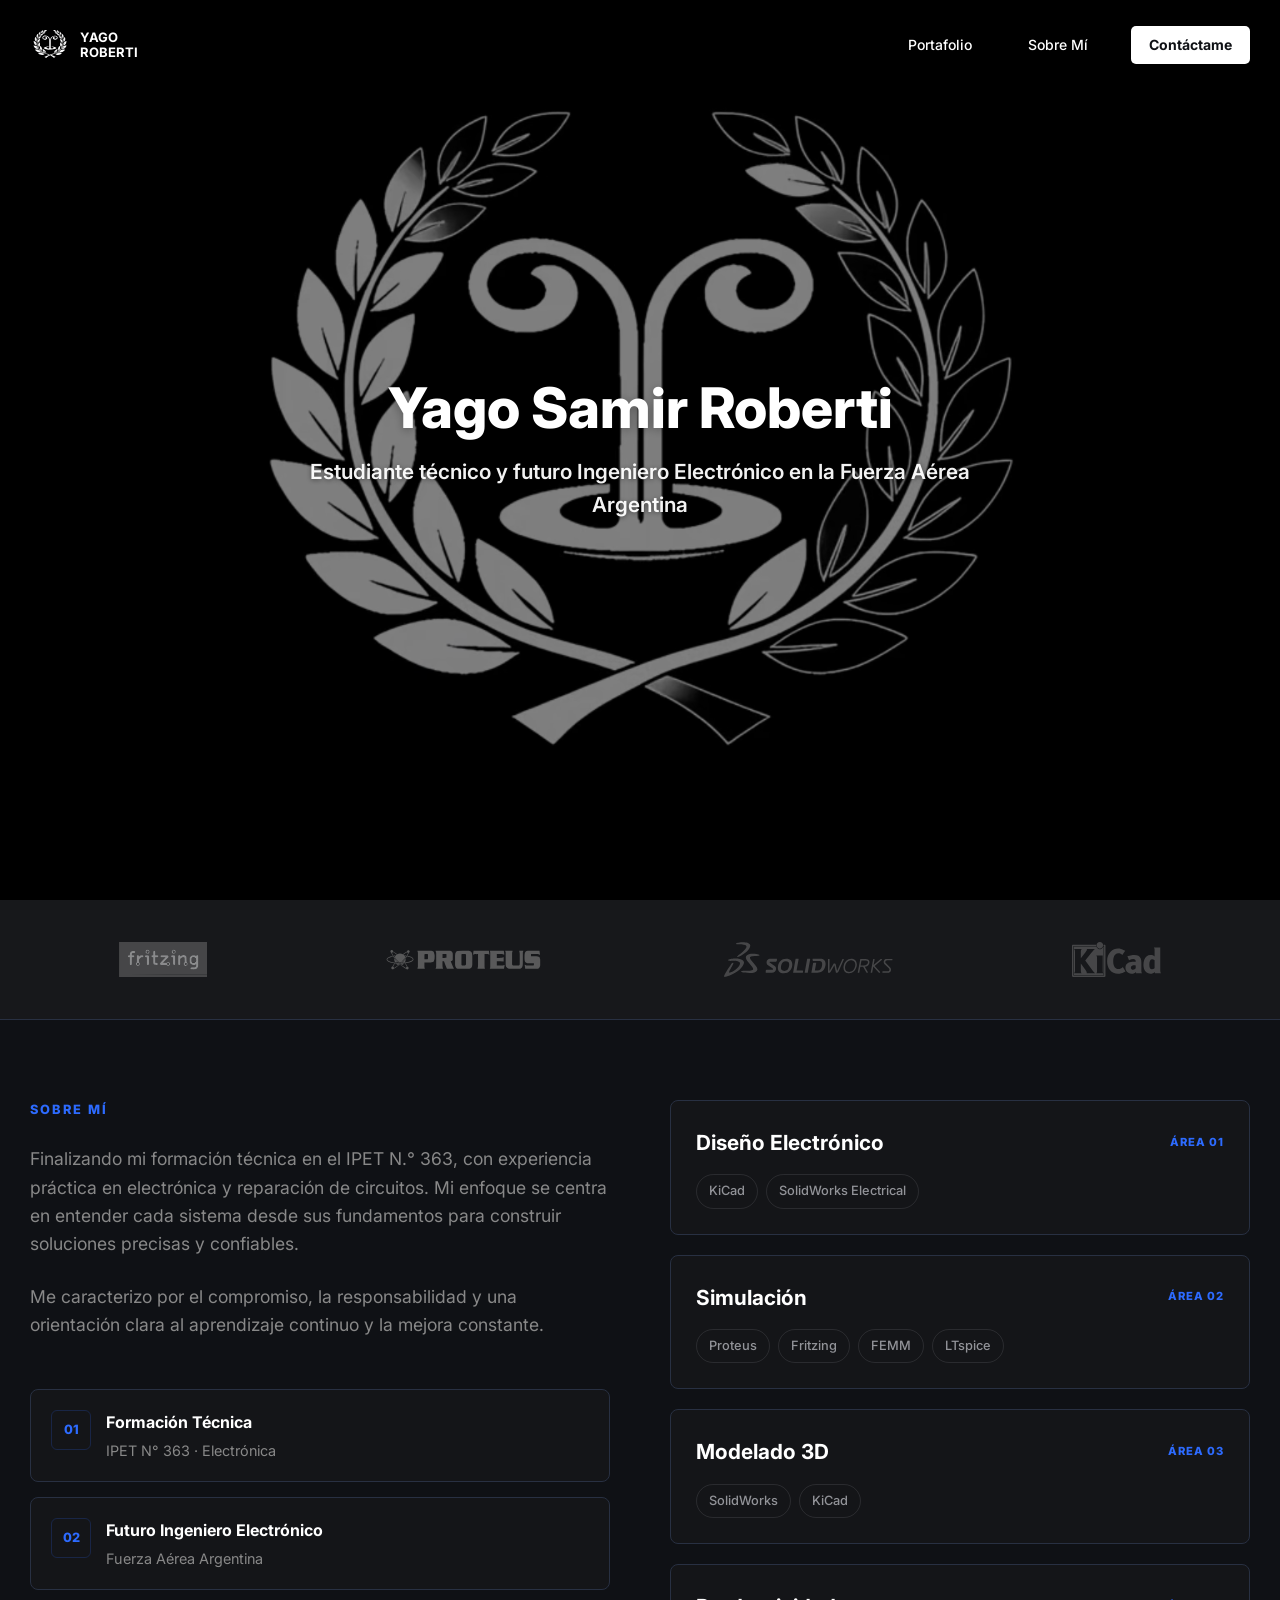
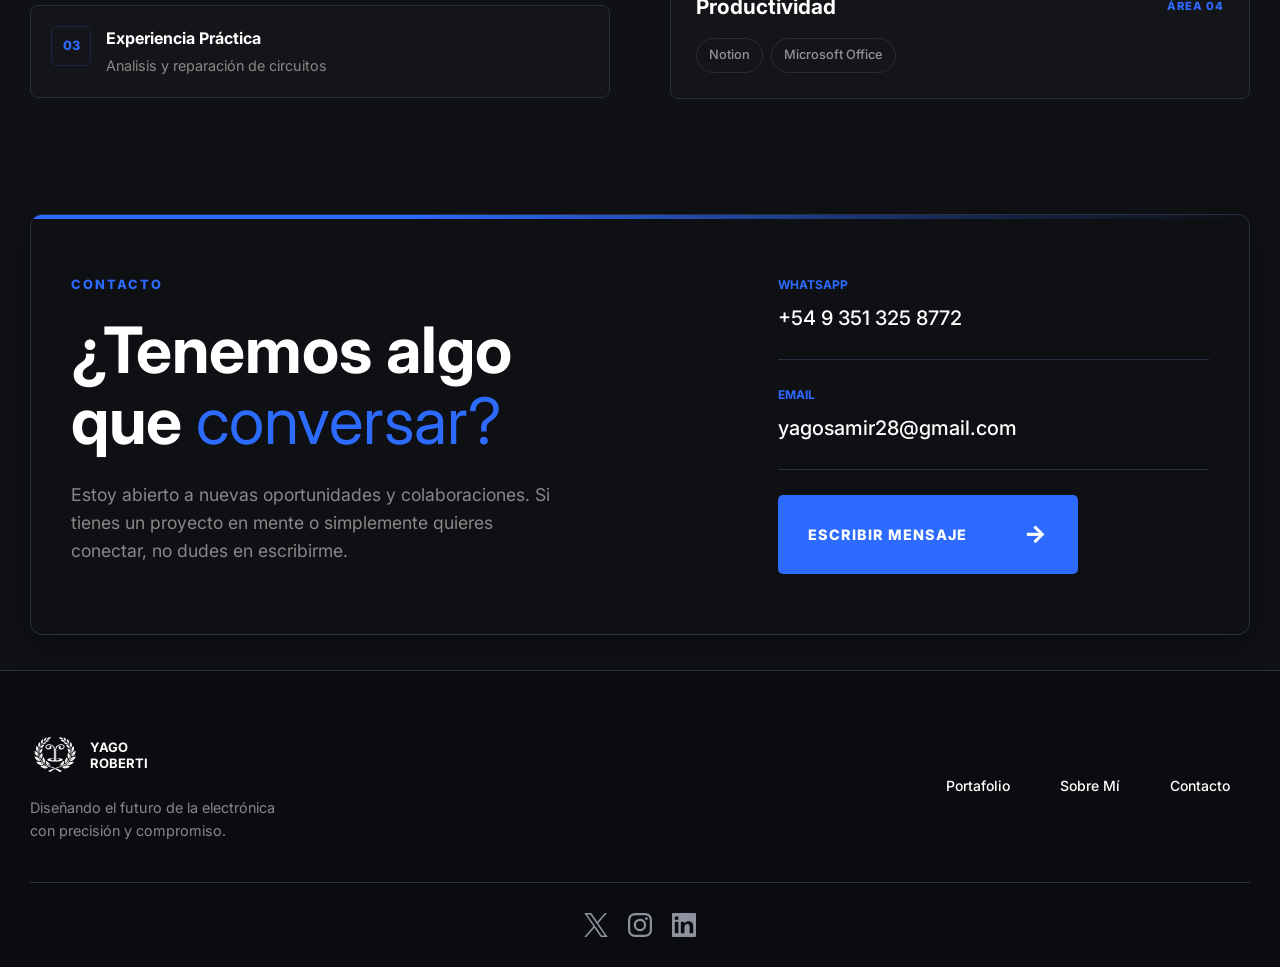
==== commit 30062245: "1.1V" ====
--- a/index.html
+++ b/index.html
@@ -185,9 +185,9 @@
                         <span class="dato-contenido">+54 9 351 325 8772</span>
                     </a>
                     
-                    <a href="mailto:yagoroberti64@gmail.com" class="bloque-dato enlace-contacto" id="email-bloque">
+                    <a href="mailto:yagosamir28@gmail.com" class="bloque-dato enlace-contacto" id="email-bloque">
                         <span class="dato-etiqueta">EMAIL</span>
-                        <span class="dato-contenido">yagoroberti64@gmail.com</span>
+                        <span class="dato-contenido">yagosamir28@gmail.com</span>
                     </a>
 
                     <div class="area-boton">
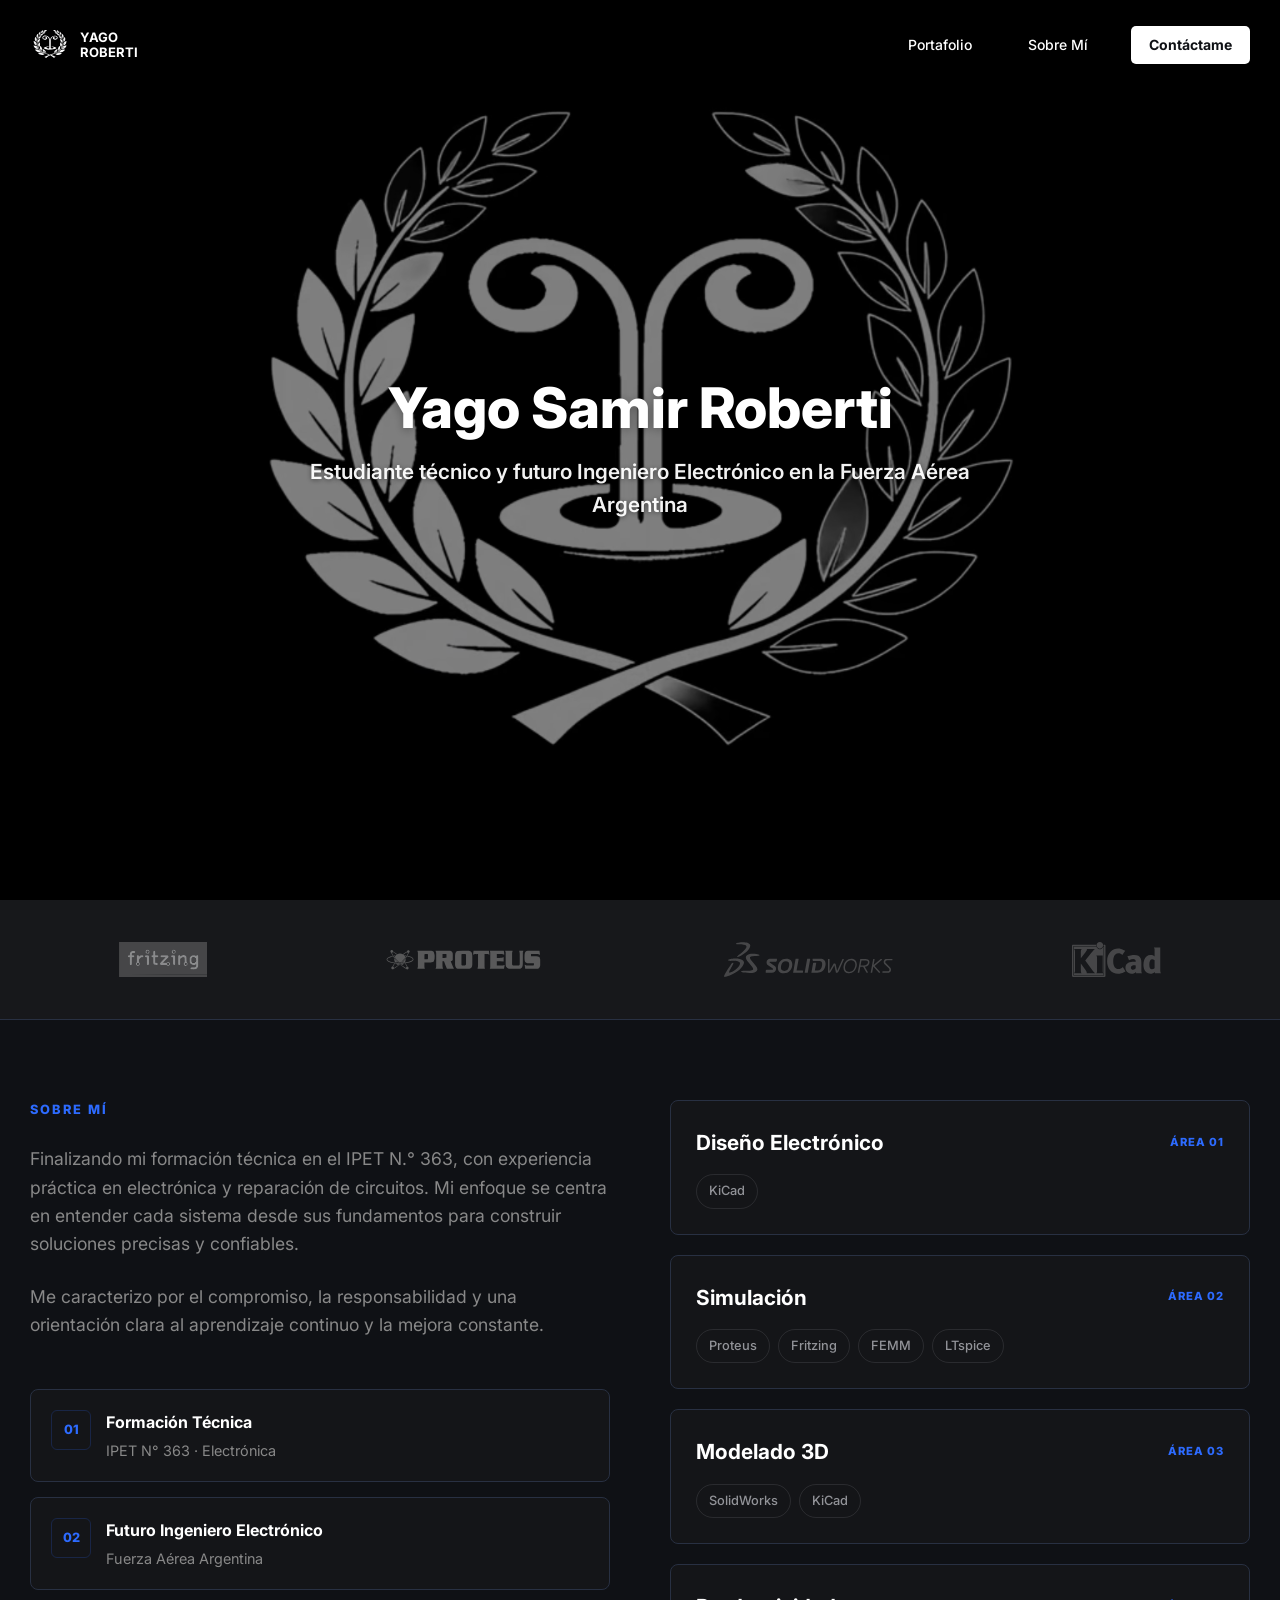
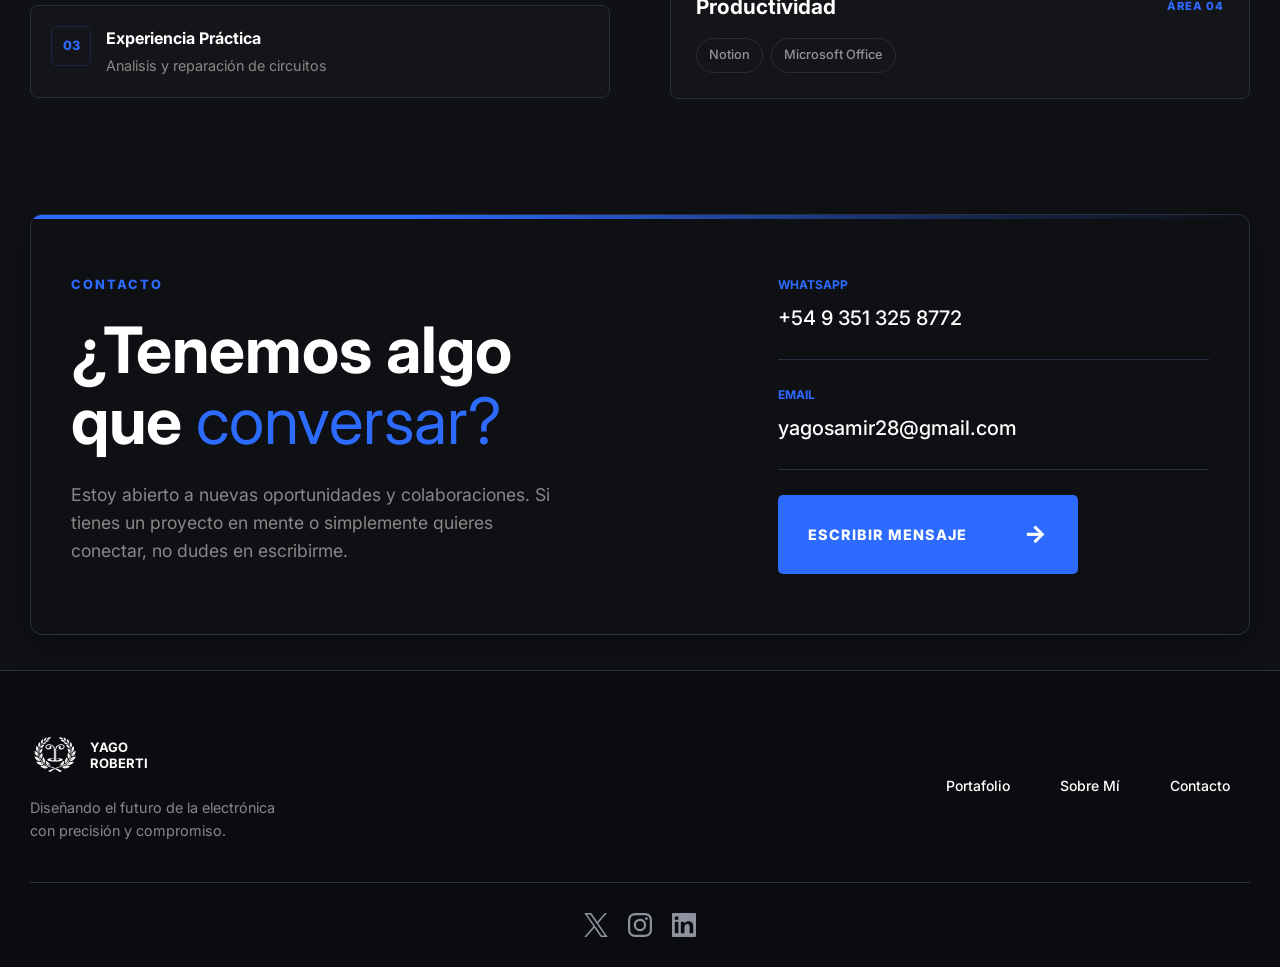
==== commit 918df21e: "1.2V" ====
--- a/index.html
+++ b/index.html
@@ -34,13 +34,13 @@
             <a href="contacto.html" class="boton-contacto-destacado">Contáctame</a>
 
             <div class="menu-socials" aria-label="Redes sociales">
-                <a href="https://x.com/FosterCarton692" aria-label="Perfil en X (Twitter)" target="_blank" rel="noopener noreferrer">
+                <a href="https://x.com/YagoSamir87719" aria-label="Perfil en X (Twitter)" target="_blank" rel="noopener noreferrer">
                     <img src="Imagenes/Logos de redes sociales/X.svg" width="24" height="24" alt="Icono X" loading="lazy" />
                 </a>
-                <a href="https://www.instagram.com/yago.roberti/" aria-label="Perfil en Instagram" target="_blank" rel="noopener noreferrer">
+                <a href="https://www.instagram.com/yagoroberti/" aria-label="Perfil en Instagram" target="_blank" rel="noopener noreferrer">
                     <img src="Imagenes/Logos de redes sociales/Instagram.svg" width="24" height="24" alt="Icono Instagram" loading="lazy" />
                 </a>
-                <a href="https://www.linkedin.com/feed/" aria-label="Perfil en LinkedIn" target="_blank" rel="noopener noreferrer">
+                <a href="https://www.linkedin.com/in/yago-samir-roberti/" aria-label="Perfil en LinkedIn" target="_blank" rel="noopener noreferrer">
                     <img src="Imagenes/Logos de redes sociales/linkedin.svg" width="24" height="24" alt="Icono LinkedIn" loading="lazy" />
                 </a>
             </div>
@@ -123,7 +123,6 @@
                     </div>
                     <div class="habilidad-tags">
                         <span class="habilidad-tag">KiCad</span>
-                        <span class="habilidad-tag">SolidWorks Electrical</span>
                     </div>
                 </div>
                 <div class="habilidad-block">
@@ -229,13 +228,13 @@
         <div class="footer-divider" aria-hidden="true"></div>
 
         <div class="footer-bottom">
-            <a href="https://x.com/FosterCarton692" aria-label="Perfil en X (Twitter)" target="_blank" rel="noopener noreferrer">
+            <a href="https://x.com/YagoSamir87719" aria-label="Perfil en X (Twitter)" target="_blank" rel="noopener noreferrer">
                 <img src="Imagenes/Logos de redes sociales/X.svg" class="icono-red" width="24" height="24" alt="Icono X" loading="lazy" />
             </a>
-            <a href="https://www.instagram.com/yago.roberti/" aria-label="Perfil en Instagram" target="_blank" rel="noopener noreferrer">
+            <a href="https://www.instagram.com/yagoroberti/" aria-label="Perfil en Instagram" target="_blank" rel="noopener noreferrer">
                 <img src="Imagenes/Logos de redes sociales/Instagram.svg" class="icono-red" width="24" height="24" alt="Icono Instagram" loading="lazy" />
             </a>
-            <a href="https://www.linkedin.com/feed/" aria-label="Perfil en LinkedIn" target="_blank" rel="noopener noreferrer">
+            <a href="https://www.linkedin.com/in/yago-samir-roberti/" aria-label="Perfil en LinkedIn" target="_blank" rel="noopener noreferrer">
                 <img src="Imagenes/Logos de redes sociales/linkedin.svg" class="icono-red" width="24" height="24" alt="Icono LinkedIn" loading="lazy" />
             </a>
         </div>
